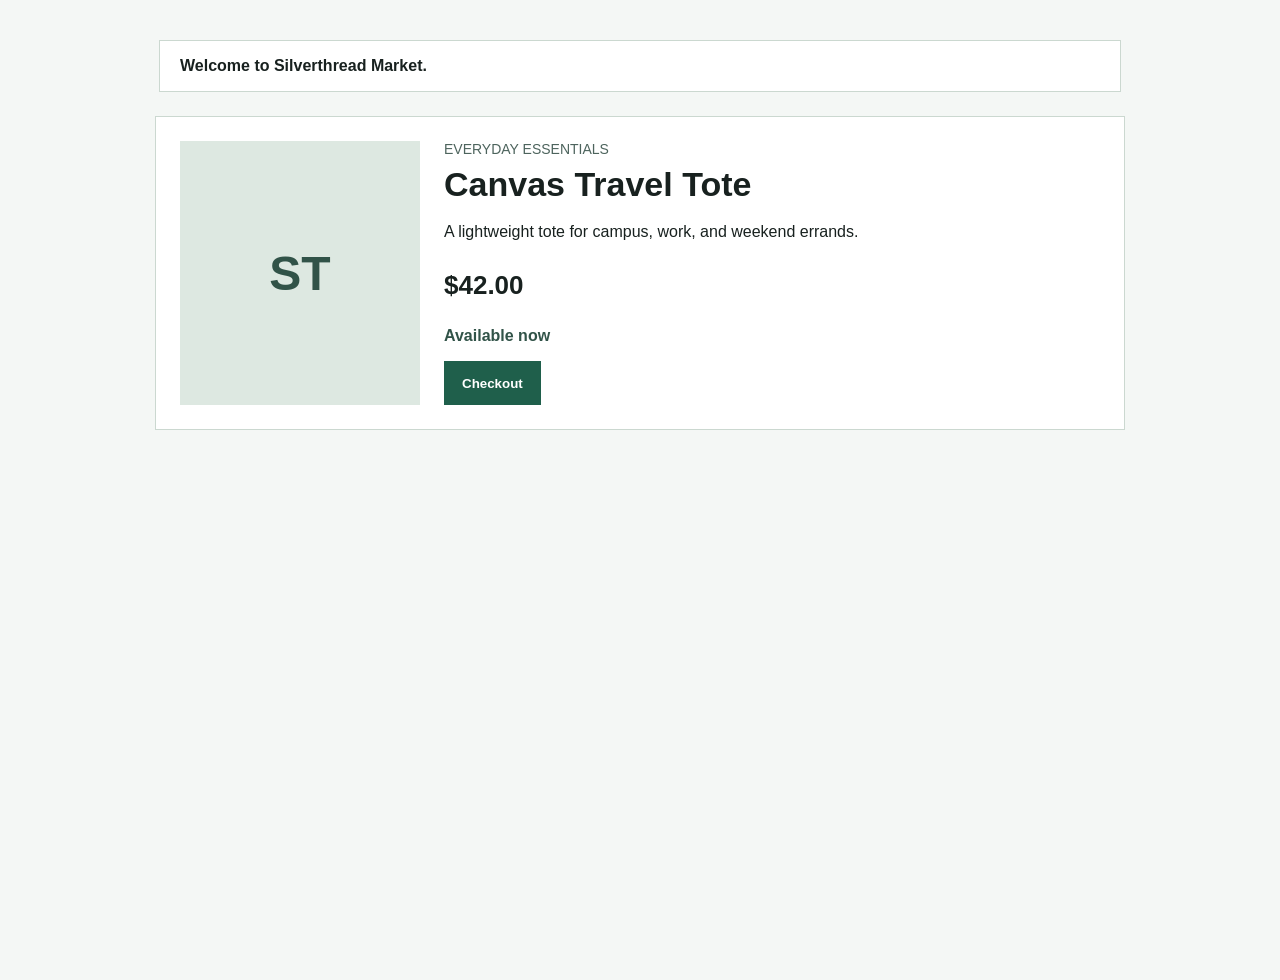
==== src/index.html @ 8613d385 "Initialize storefront collaboration project" ====
<!doctype html>
<html lang="en">
  <head>
    <meta charset="utf-8">
    <meta name="viewport" content="width=device-width, initial-scale=1">
    <title>Silverthread Storefront Mock</title>
    <link rel="stylesheet" href="styles.css">
  </head>
  <body>
    <main class="storefront">
      <section class="promo-banner" aria-label="Store promotion">
        <p>Welcome to Silverthread Market.</p>
      </section>

      <section class="product-grid" aria-label="Featured products">
        <article class="product-card">
          <div class="product-image" aria-hidden="true">ST</div>
          <div class="product-details">
            <p class="category">Everyday Essentials</p>
            <h1>Canvas Travel Tote</h1>
            <p class="description">A lightweight tote for campus, work, and weekend errands.</p>
            <p class="price">$42.00</p>
            <p class="inventory">Available now</p>
            <button class="checkout-button" type="button">Checkout</button>
          </div>
        </article>
      </section>
    </main>
    <script src="app.js"></script>
  </body>
</html>
---- src/styles.css ----
:root {
  color-scheme: light;
  font-family: Arial, Helvetica, sans-serif;
  background: #f4f7f5;
  color: #18211f;
}

body {
  margin: 0;
}

.storefront {
  min-height: 100vh;
  padding: 40px 20px;
}

.promo-banner {
  max-width: 920px;
  margin: 0 auto 24px;
  padding: 16px 20px;
  border: 1px solid #cbd8d0;
  background: #ffffff;
}

.promo-banner p {
  margin: 0;
  font-weight: 700;
}

.product-grid {
  display: grid;
  place-items: center;
}

.product-card {
  width: min(100%, 920px);
  display: grid;
  grid-template-columns: 240px 1fr;
  gap: 24px;
  padding: 24px;
  border: 1px solid #cbd8d0;
  background: #ffffff;
}

.product-image {
  display: grid;
  place-items: center;
  min-height: 260px;
  background: #dde8e1;
  color: #315348;
  font-size: 48px;
  font-weight: 700;
}

.category {
  margin: 0 0 8px;
  color: #4d645d;
  font-size: 14px;
  text-transform: uppercase;
}

h1 {
  margin: 0;
  font-size: 34px;
}

.description {
  max-width: 52ch;
  line-height: 1.5;
}

.price {
  font-size: 26px;
  font-weight: 700;
}

.inventory {
  color: #315348;
  font-weight: 700;
}

.checkout-button {
  min-height: 44px;
  padding: 0 18px;
  border: 0;
  background: #1f5f4b;
  color: #ffffff;
  font-weight: 700;
  cursor: pointer;
}

@media (max-width: 680px) {
  .product-card {
    grid-template-columns: 1fr;
  }
}
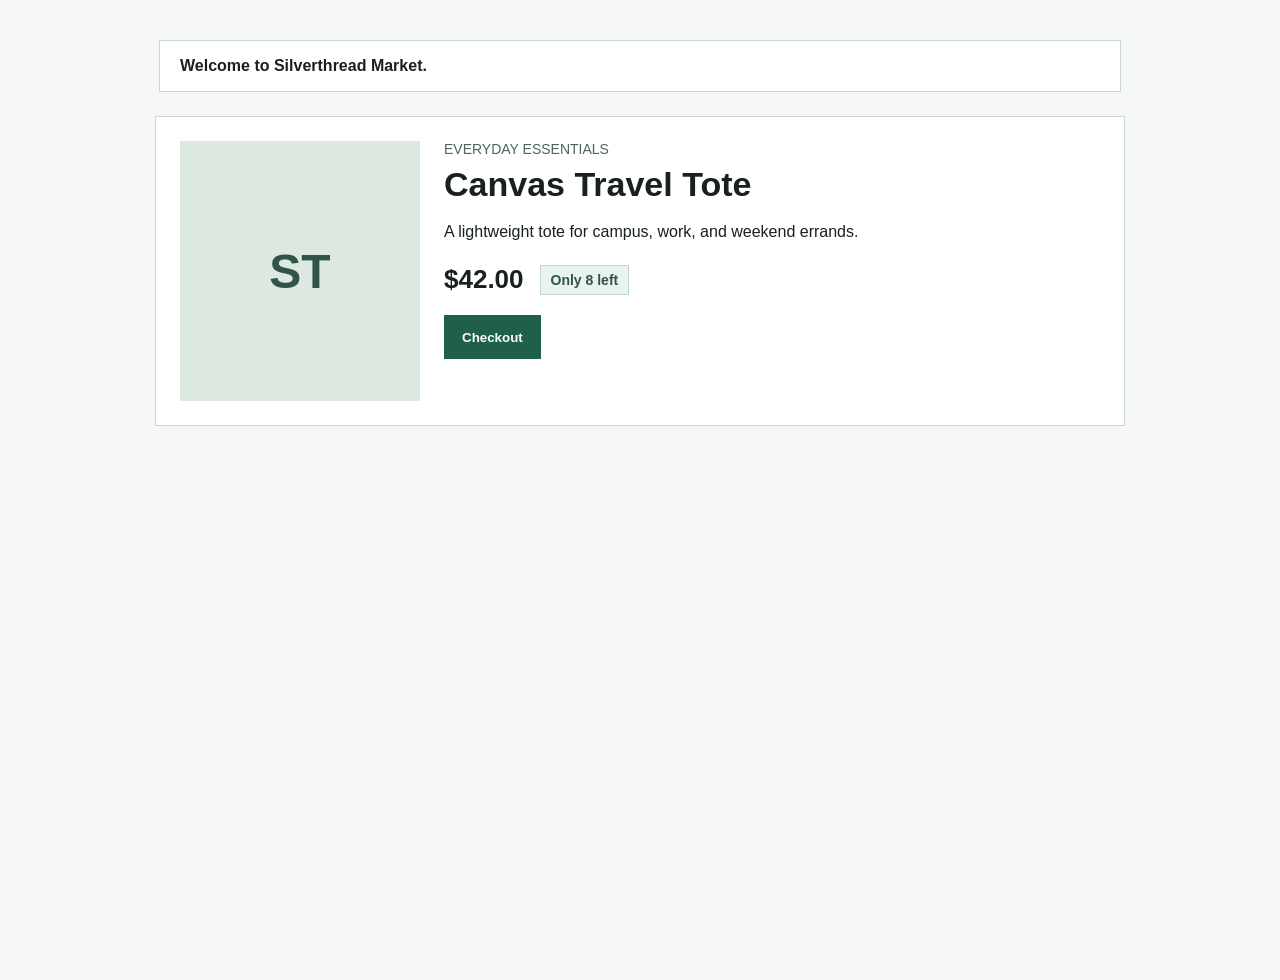
==== commit 2cf430f2: "Improve product card layout" ====
--- a/src/index.html
+++ b/src/index.html
@@ -19,8 +19,10 @@
             <p class="category">Everyday Essentials</p>
             <h1>Canvas Travel Tote</h1>
             <p class="description">A lightweight tote for campus, work, and weekend errands.</p>
-            <p class="price">$42.00</p>
-            <p class="inventory">Available now</p>
+            <div class="purchase-row">
+              <p class="price">$42.00</p>
+              <p class="inventory">Only 8 left</p>
+            </div>
             <button class="checkout-button" type="button">Checkout</button>
           </div>
         </article>
--- a/src/styles.css
+++ b/src/styles.css
@@ -70,13 +70,27 @@
 }
 
 .price {
+  margin: 0;
   font-size: 26px;
   font-weight: 700;
 }
 
 .inventory {
+  margin: 0;
+  padding: 6px 10px;
+  border: 1px solid #bfd7cc;
+  background: #e7f4ee;
   color: #315348;
+  font-size: 14px;
   font-weight: 700;
+}
+
+.purchase-row {
+  display: flex;
+  align-items: center;
+  gap: 16px;
+  flex-wrap: wrap;
+  margin: 20px 0;
 }
 
 .checkout-button {
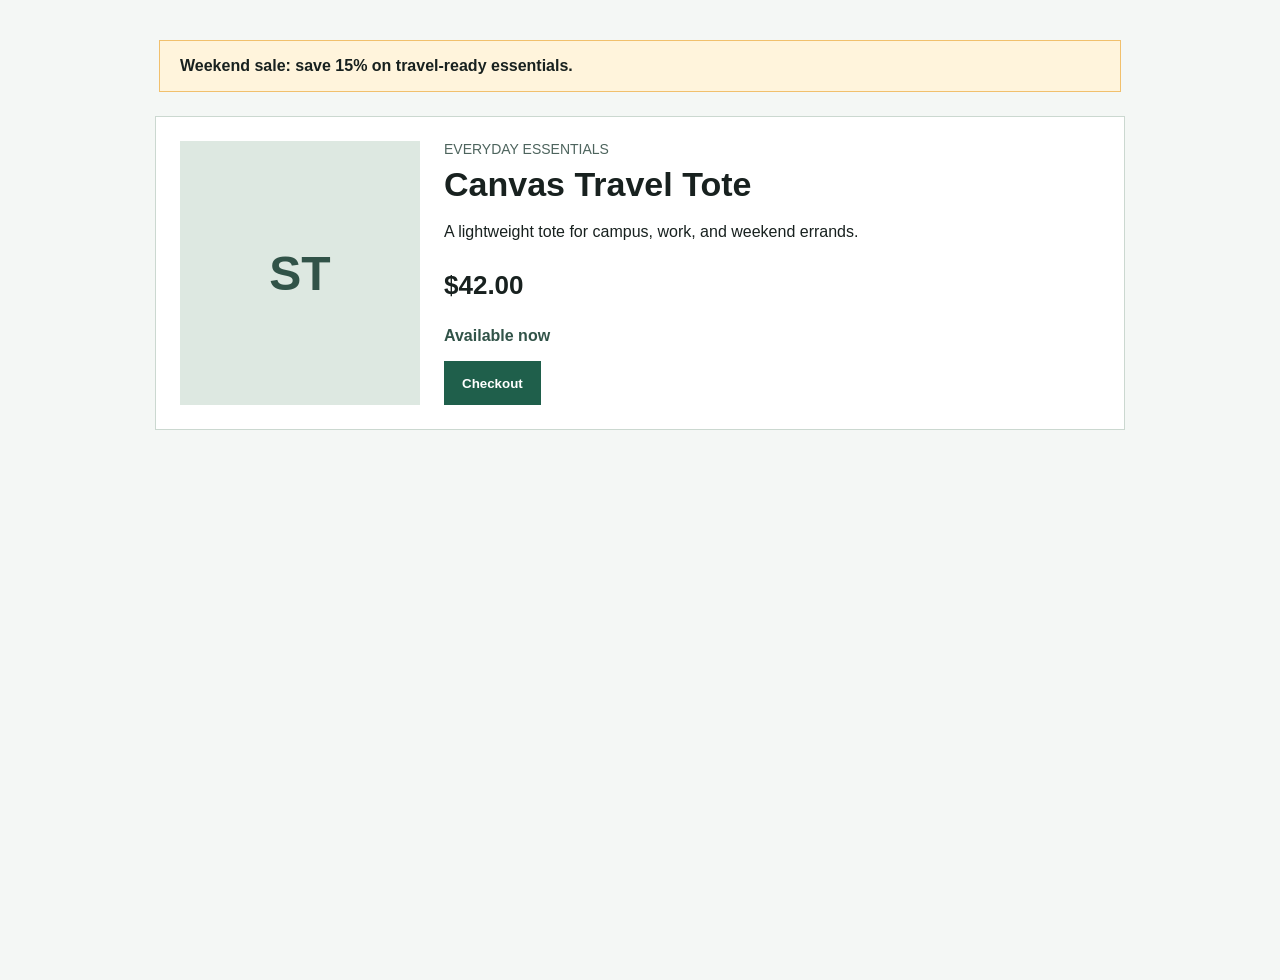
==== commit d132872f: "Add storefront promo banner" ====
--- a/src/index.html
+++ b/src/index.html
@@ -9,7 +9,7 @@
   <body>
     <main class="storefront">
       <section class="promo-banner" aria-label="Store promotion">
-        <p>Welcome to Silverthread Market.</p>
+        <p>Weekend sale: save 15% on travel-ready essentials.</p>
       </section>
 
       <section class="product-grid" aria-label="Featured products">
@@ -19,10 +19,8 @@
             <p class="category">Everyday Essentials</p>
             <h1>Canvas Travel Tote</h1>
             <p class="description">A lightweight tote for campus, work, and weekend errands.</p>
-            <div class="purchase-row">
-              <p class="price">$42.00</p>
-              <p class="inventory">Only 8 left</p>
-            </div>
+            <p class="price">$42.00</p>
+            <p class="inventory">Available now</p>
             <button class="checkout-button" type="button">Checkout</button>
           </div>
         </article>
--- a/src/styles.css
+++ b/src/styles.css
@@ -18,8 +18,8 @@
   max-width: 920px;
   margin: 0 auto 24px;
   padding: 16px 20px;
-  border: 1px solid #cbd8d0;
-  background: #ffffff;
+  border: 1px solid #f1c06d;
+  background: #fff4dc;
 }
 
 .promo-banner p {
@@ -70,27 +70,13 @@
 }
 
 .price {
-  margin: 0;
   font-size: 26px;
   font-weight: 700;
 }
 
 .inventory {
-  margin: 0;
-  padding: 6px 10px;
-  border: 1px solid #bfd7cc;
-  background: #e7f4ee;
   color: #315348;
-  font-size: 14px;
   font-weight: 700;
-}
-
-.purchase-row {
-  display: flex;
-  align-items: center;
-  gap: 16px;
-  flex-wrap: wrap;
-  margin: 20px 0;
 }
 
 .checkout-button {
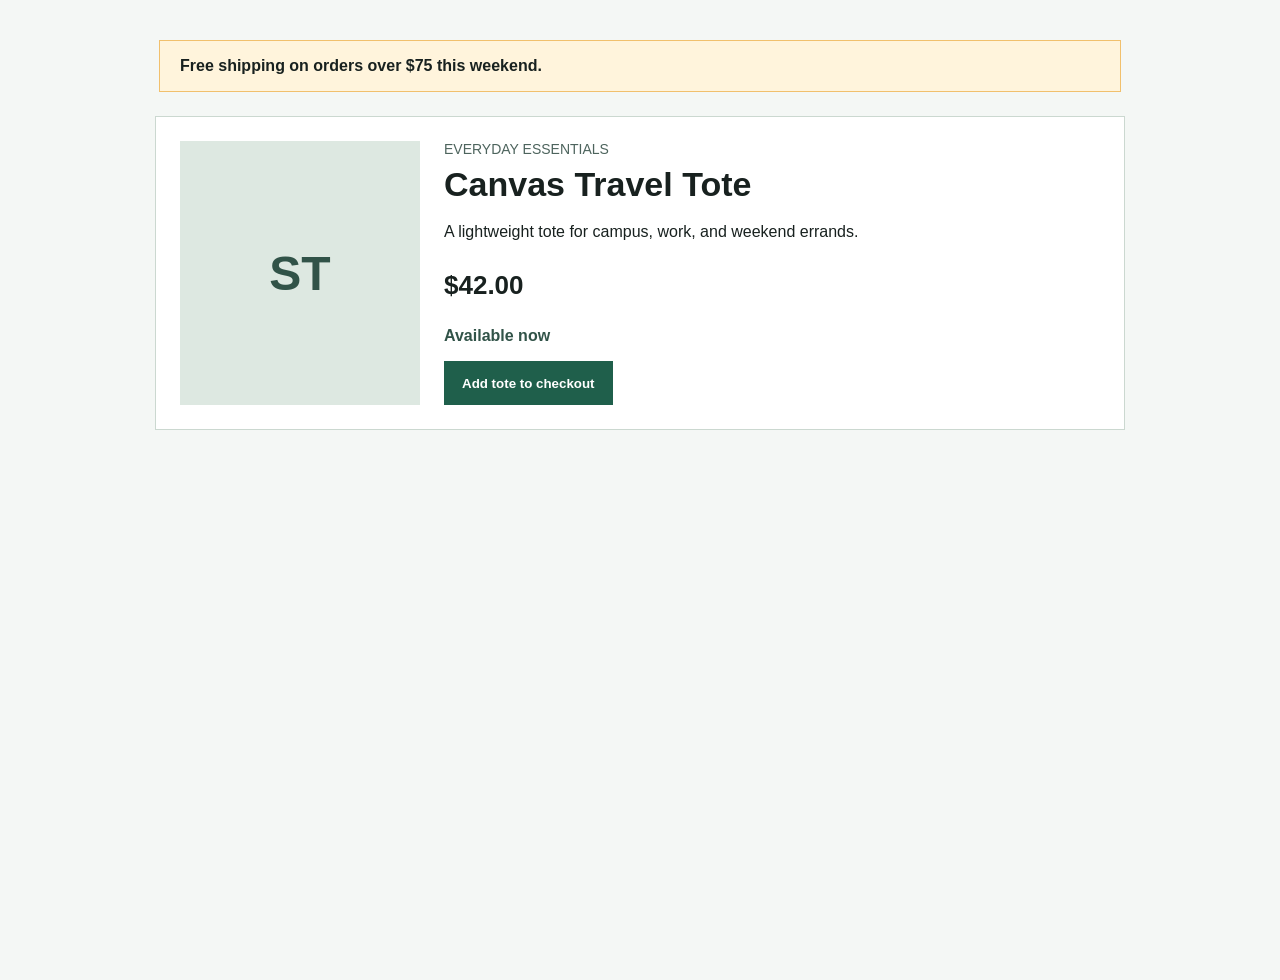
==== commit c485ea9b: "Clarify checkout button copy" ====
--- a/src/index.html
+++ b/src/index.html
@@ -9,7 +9,7 @@
   <body>
     <main class="storefront">
       <section class="promo-banner" aria-label="Store promotion">
-        <p>Weekend sale: save 15% on travel-ready essentials.</p>
+        <p>Free shipping on orders over $75 this weekend.</p>
       </section>
 
       <section class="product-grid" aria-label="Featured products">
@@ -21,7 +21,7 @@
             <p class="description">A lightweight tote for campus, work, and weekend errands.</p>
             <p class="price">$42.00</p>
             <p class="inventory">Available now</p>
-            <button class="checkout-button" type="button">Checkout</button>
+            <button class="checkout-button" type="button">Add tote to checkout</button>
           </div>
         </article>
       </section>
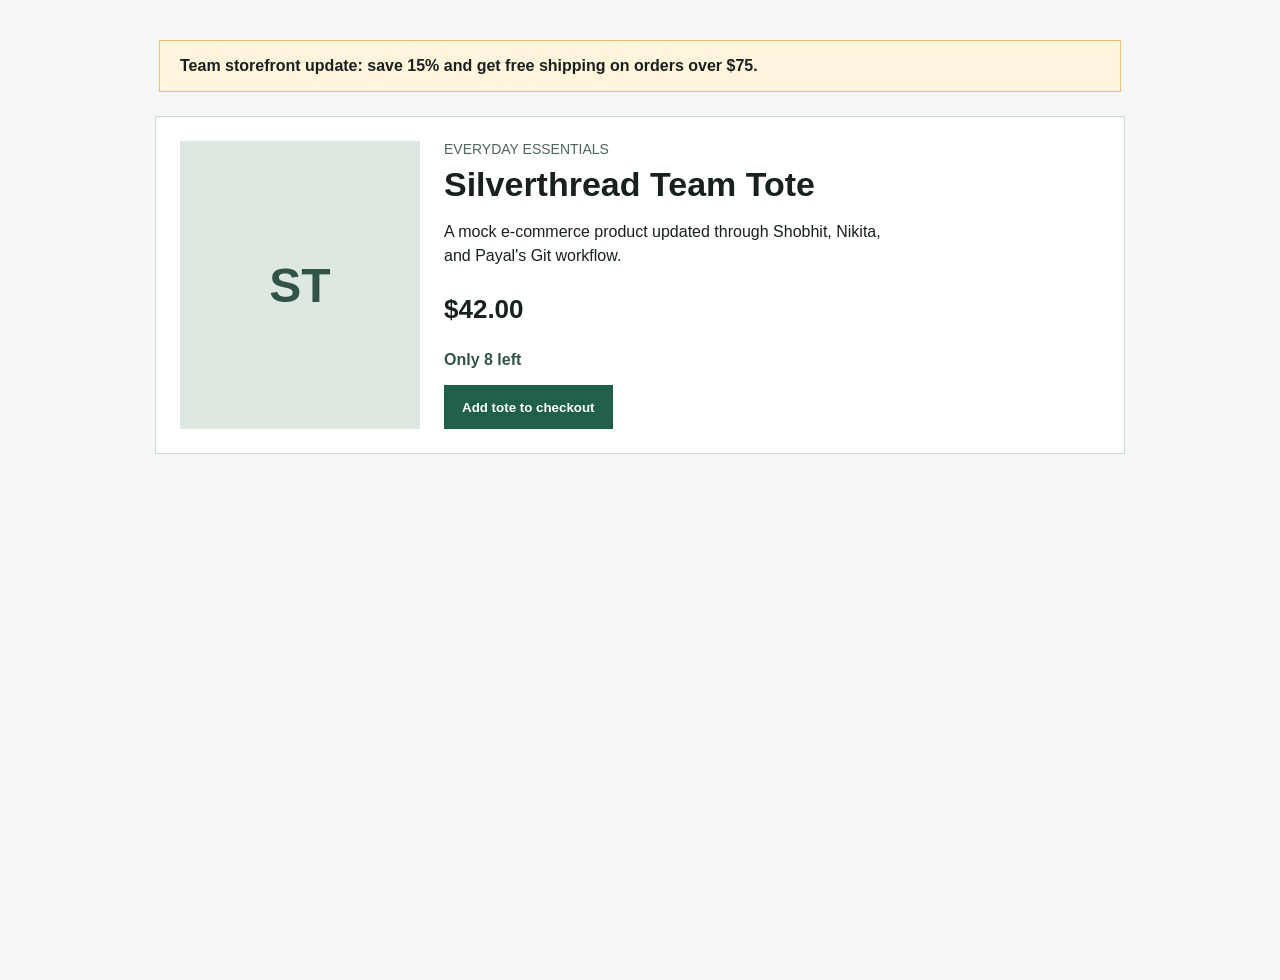
==== commit 04dcaab8: "Personalize project content for team" ====
--- a/src/index.html
+++ b/src/index.html
@@ -9,7 +9,7 @@
   <body>
     <main class="storefront">
       <section class="promo-banner" aria-label="Store promotion">
-        <p>Free shipping on orders over $75 this weekend.</p>
+        <p>Team storefront update: save 15% and get free shipping on orders over $75.</p>
       </section>
 
       <section class="product-grid" aria-label="Featured products">
@@ -17,10 +17,12 @@
           <div class="product-image" aria-hidden="true">ST</div>
           <div class="product-details">
             <p class="category">Everyday Essentials</p>
-            <h1>Canvas Travel Tote</h1>
-            <p class="description">A lightweight tote for campus, work, and weekend errands.</p>
-            <p class="price">$42.00</p>
-            <p class="inventory">Available now</p>
+            <h1>Silverthread Team Tote</h1>
+            <p class="description">A mock e-commerce product updated through Shobhit, Nikita, and Payal's Git workflow.</p>
+            <div class="purchase-row">
+              <p class="price">$42.00</p>
+              <p class="inventory">Only 8 left</p>
+            </div>
             <button class="checkout-button" type="button">Add tote to checkout</button>
           </div>
         </article>
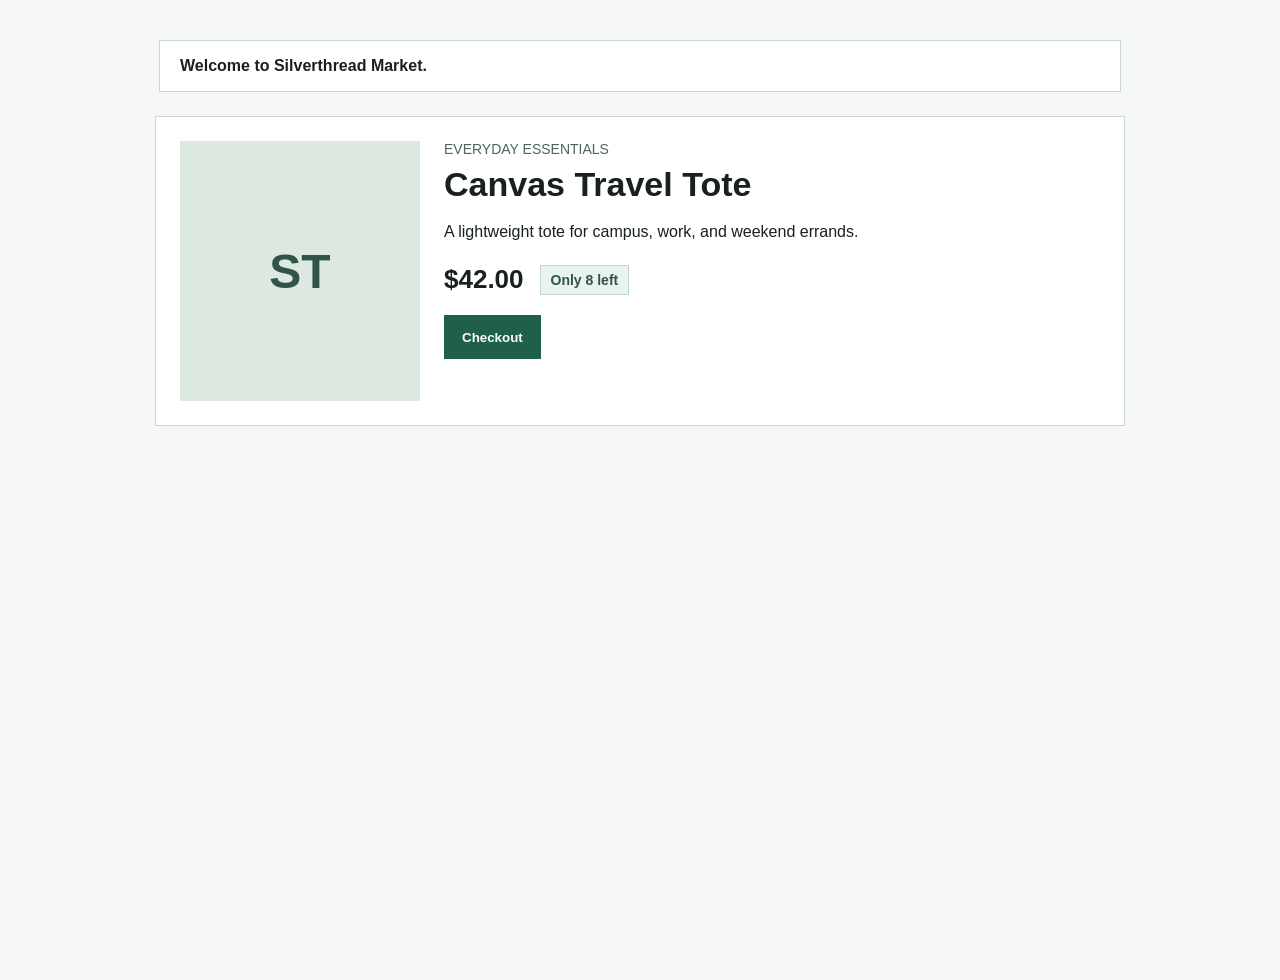
==== commit 7ebdb452: "Merge pull request #1 from shobhit164/feature/product-card-layout Improve product card layout" ====
--- a/src/index.html
+++ b/src/index.html
@@ -9,7 +9,7 @@
   <body>
     <main class="storefront">
       <section class="promo-banner" aria-label="Store promotion">
-        <p>Team storefront update: save 15% and get free shipping on orders over $75.</p>
+        <p>Welcome to Silverthread Market.</p>
       </section>
 
       <section class="product-grid" aria-label="Featured products">
@@ -17,13 +17,13 @@
           <div class="product-image" aria-hidden="true">ST</div>
           <div class="product-details">
             <p class="category">Everyday Essentials</p>
-            <h1>Silverthread Team Tote</h1>
-            <p class="description">A mock e-commerce product updated through Shobhit, Nikita, and Payal's Git workflow.</p>
+            <h1>Canvas Travel Tote</h1>
+            <p class="description">A lightweight tote for campus, work, and weekend errands.</p>
             <div class="purchase-row">
               <p class="price">$42.00</p>
               <p class="inventory">Only 8 left</p>
             </div>
-            <button class="checkout-button" type="button">Add tote to checkout</button>
+            <button class="checkout-button" type="button">Checkout</button>
           </div>
         </article>
       </section>
--- a/src/styles.css
+++ b/src/styles.css
@@ -18,8 +18,8 @@
   max-width: 920px;
   margin: 0 auto 24px;
   padding: 16px 20px;
-  border: 1px solid #f1c06d;
-  background: #fff4dc;
+  border: 1px solid #cbd8d0;
+  background: #ffffff;
 }
 
 .promo-banner p {
@@ -70,13 +70,27 @@
 }
 
 .price {
+  margin: 0;
   font-size: 26px;
   font-weight: 700;
 }
 
 .inventory {
+  margin: 0;
+  padding: 6px 10px;
+  border: 1px solid #bfd7cc;
+  background: #e7f4ee;
   color: #315348;
+  font-size: 14px;
   font-weight: 700;
+}
+
+.purchase-row {
+  display: flex;
+  align-items: center;
+  gap: 16px;
+  flex-wrap: wrap;
+  margin: 20px 0;
 }
 
 .checkout-button {
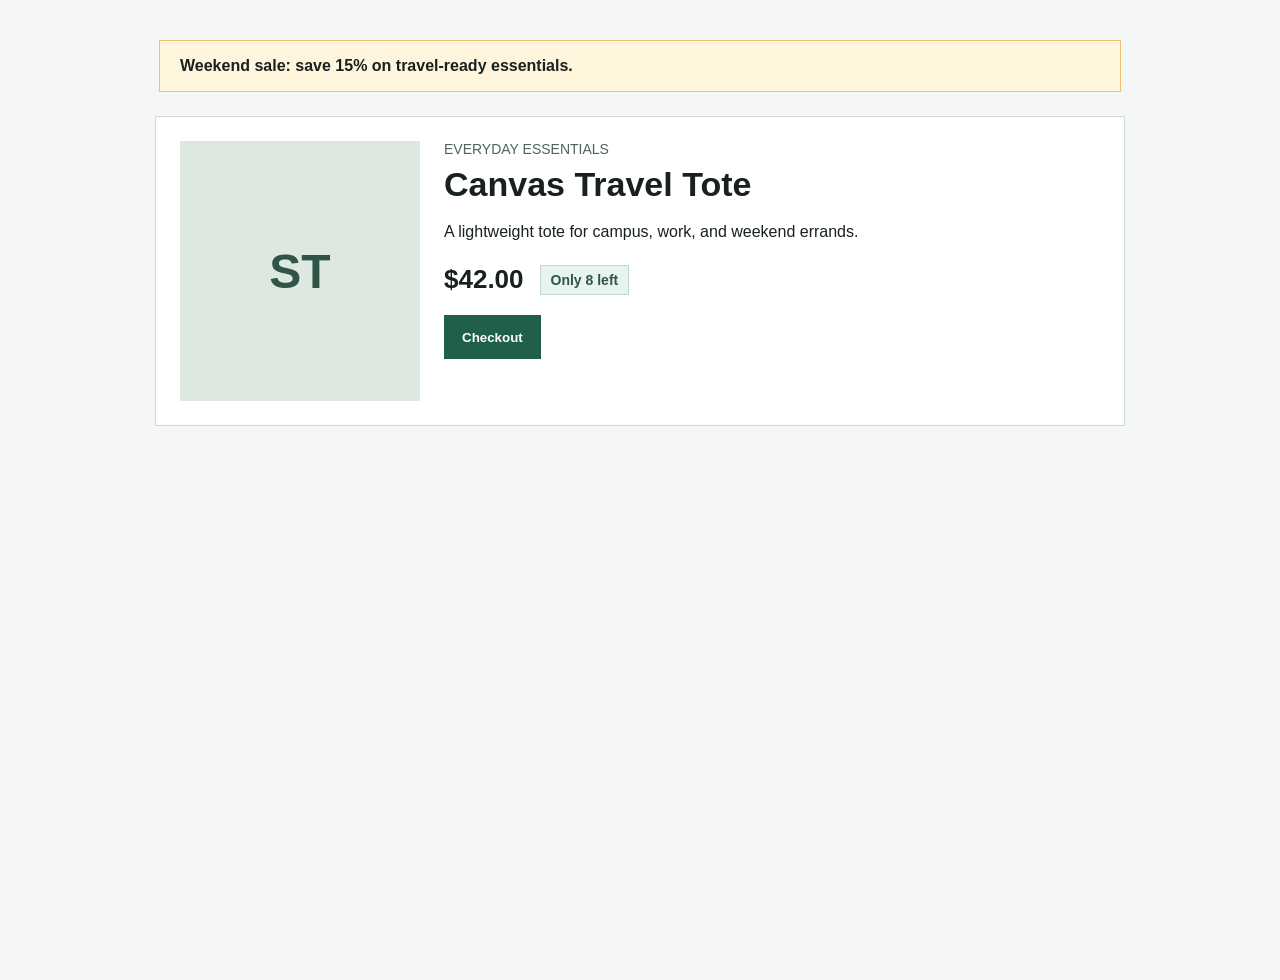
==== commit 449645a3: "Merge pull request #2 from shobhit164/feature/promo-banner Add storefront promo banner" ====
--- a/src/index.html
+++ b/src/index.html
@@ -9,7 +9,7 @@
   <body>
     <main class="storefront">
       <section class="promo-banner" aria-label="Store promotion">
-        <p>Welcome to Silverthread Market.</p>
+        <p>Weekend sale: save 15% on travel-ready essentials.</p>
       </section>
 
       <section class="product-grid" aria-label="Featured products">
--- a/src/styles.css
+++ b/src/styles.css
@@ -18,8 +18,8 @@
   max-width: 920px;
   margin: 0 auto 24px;
   padding: 16px 20px;
-  border: 1px solid #cbd8d0;
-  background: #ffffff;
+  border: 1px solid #f1c06d;
+  background: #fff4dc;
 }
 
 .promo-banner p {
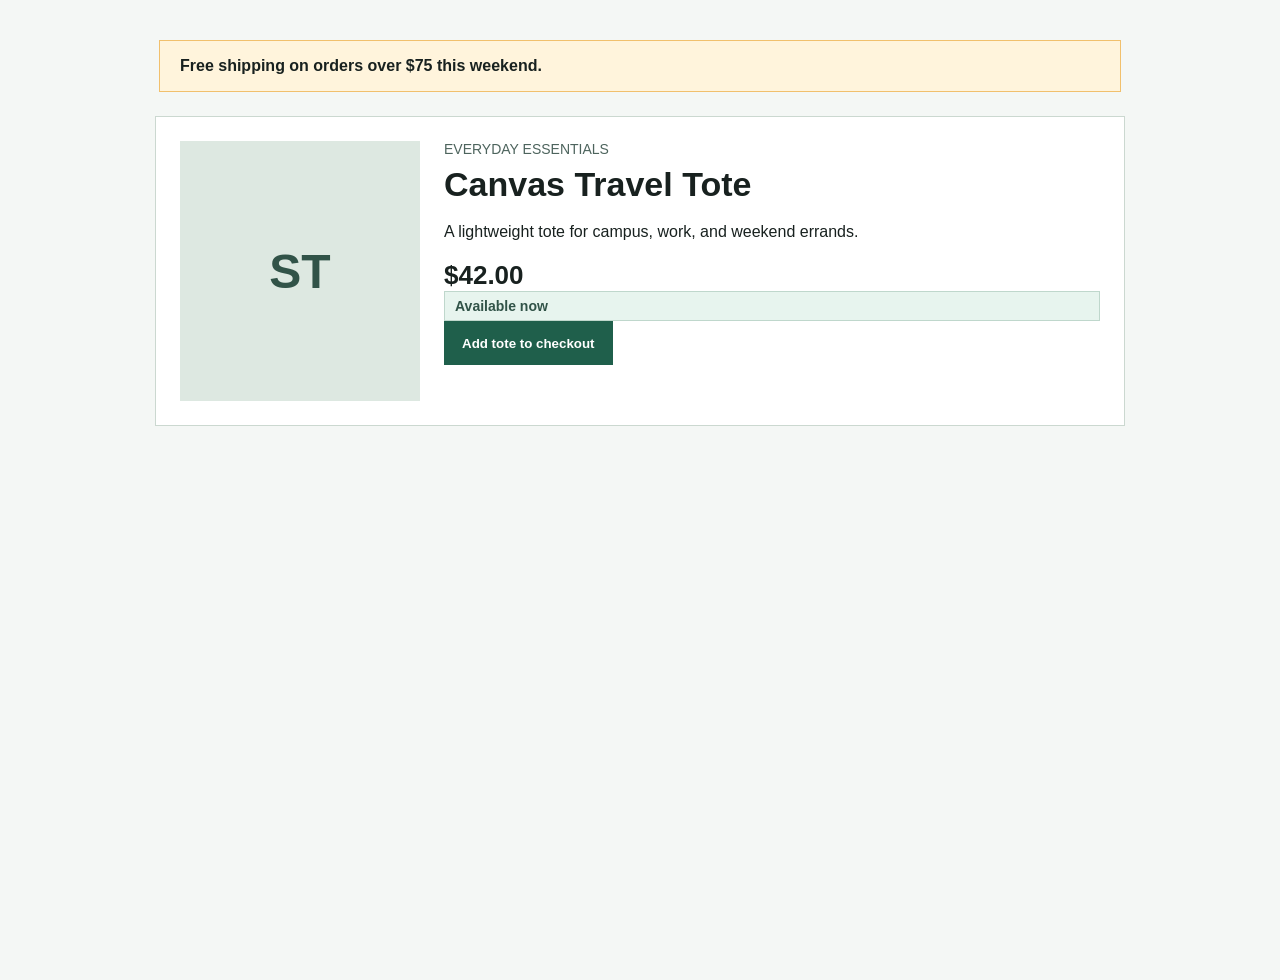
==== commit 36ff1e79: "Merge pull request #3 from shobhit164/bugfix/checkout-button-copy Clarify checkout button copy" ====
--- a/src/index.html
+++ b/src/index.html
@@ -9,7 +9,7 @@
   <body>
     <main class="storefront">
       <section class="promo-banner" aria-label="Store promotion">
-        <p>Weekend sale: save 15% on travel-ready essentials.</p>
+        <p>Free shipping on orders over $75 this weekend.</p>
       </section>
 
       <section class="product-grid" aria-label="Featured products">
@@ -19,11 +19,9 @@
             <p class="category">Everyday Essentials</p>
             <h1>Canvas Travel Tote</h1>
             <p class="description">A lightweight tote for campus, work, and weekend errands.</p>
-            <div class="purchase-row">
-              <p class="price">$42.00</p>
-              <p class="inventory">Only 8 left</p>
-            </div>
-            <button class="checkout-button" type="button">Checkout</button>
+            <p class="price">$42.00</p>
+            <p class="inventory">Available now</p>
+            <button class="checkout-button" type="button">Add tote to checkout</button>
           </div>
         </article>
       </section>
